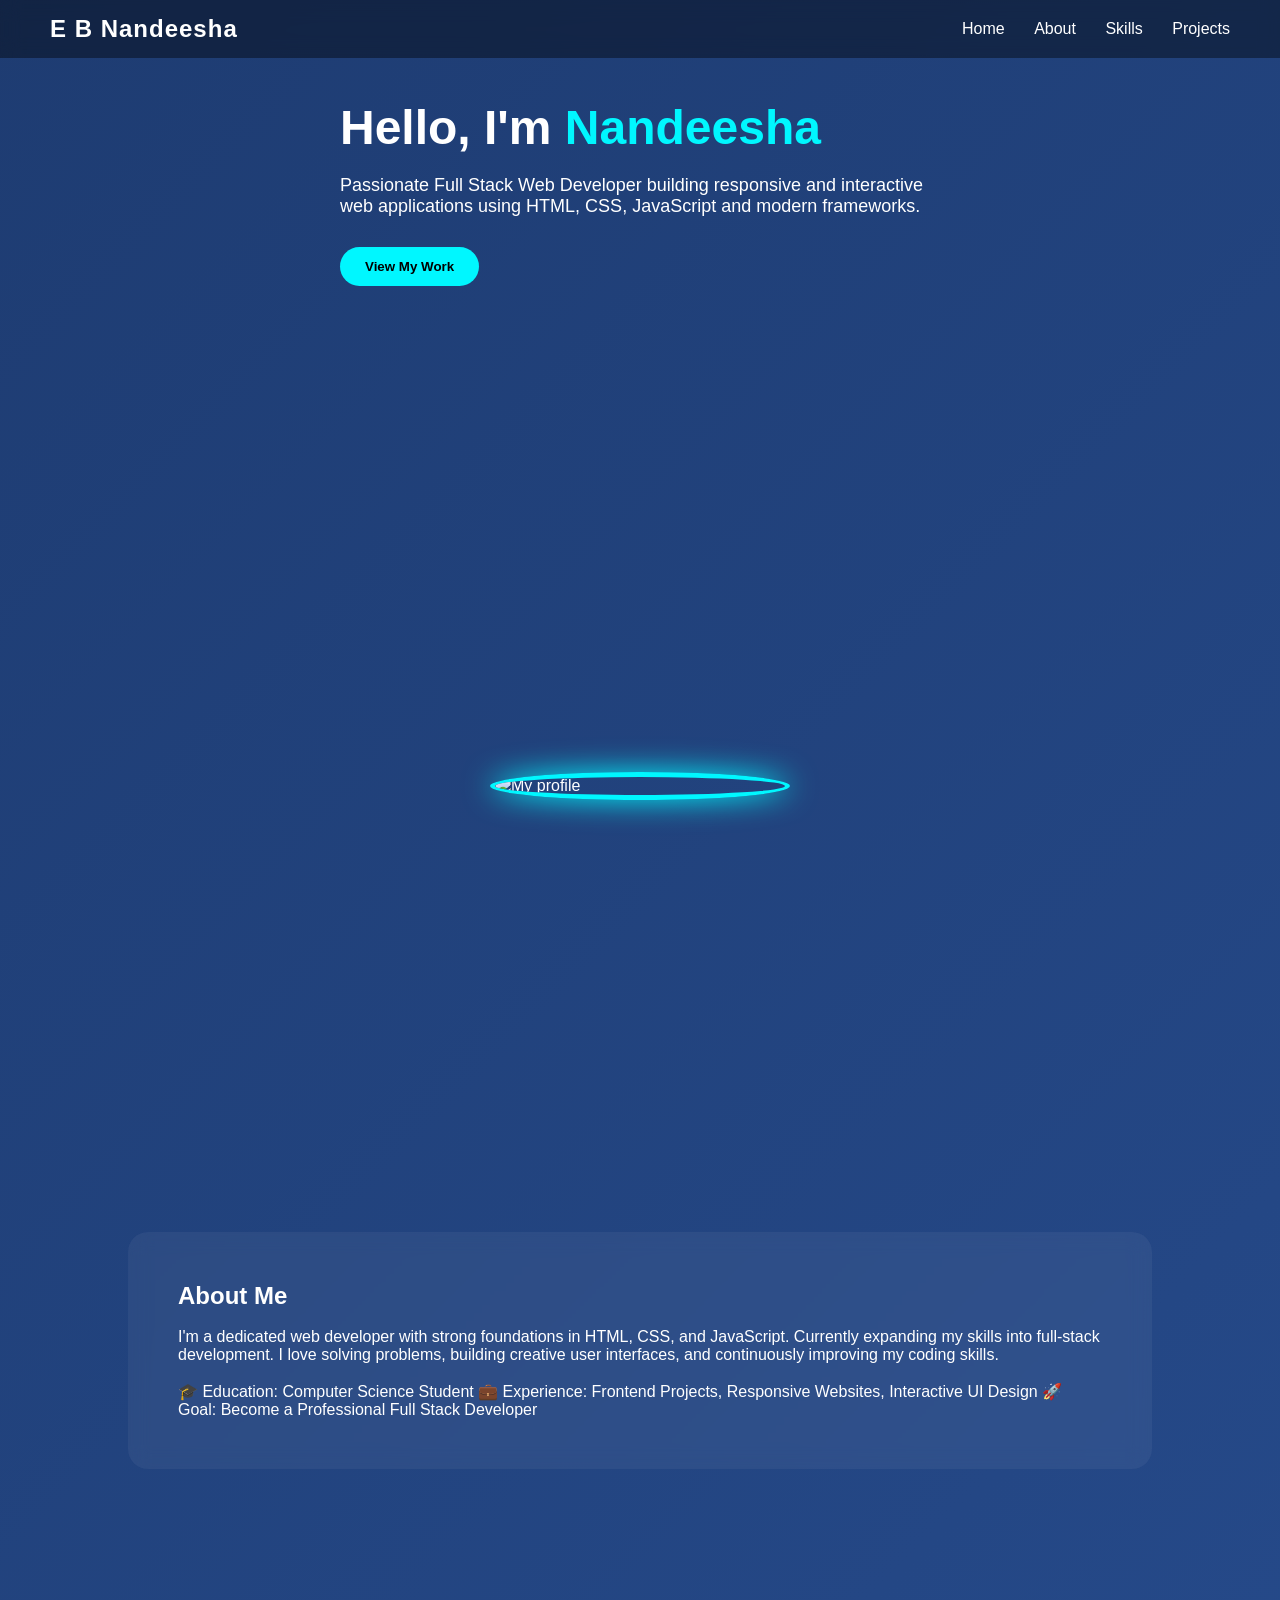
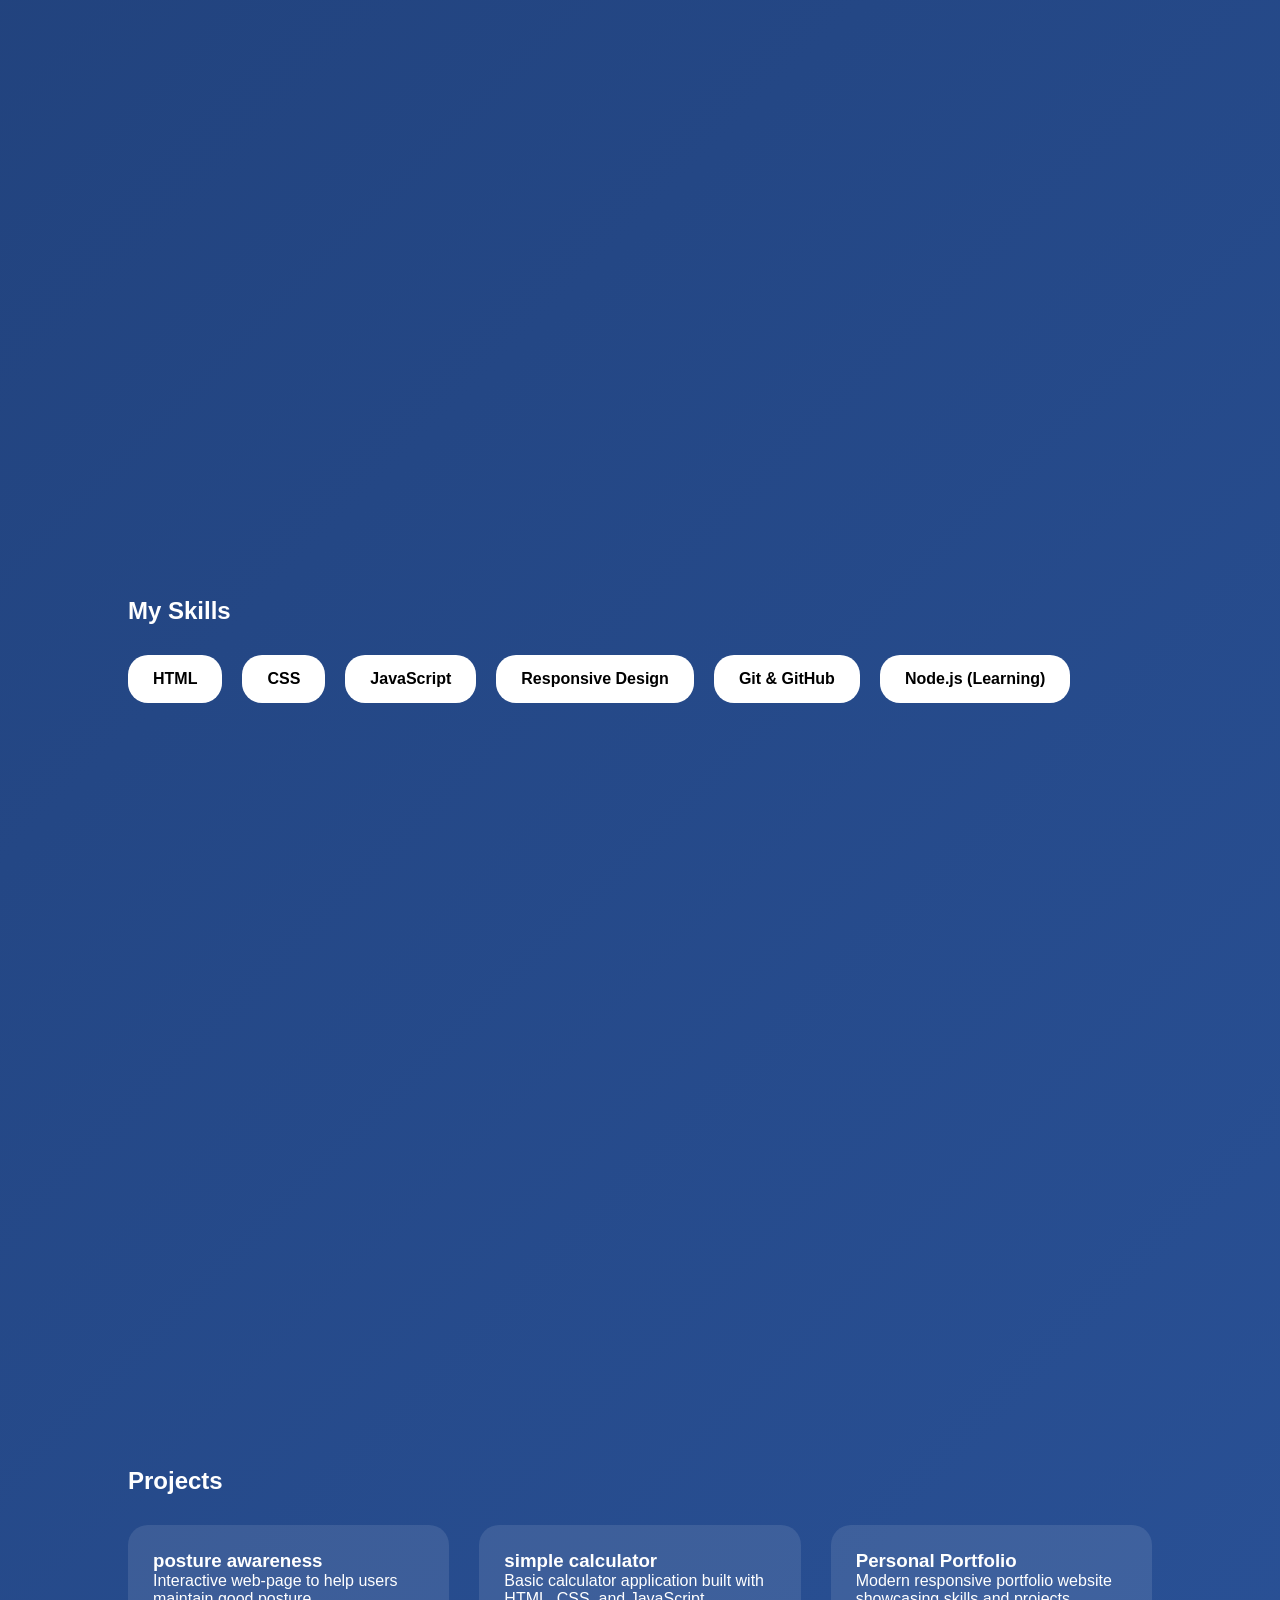
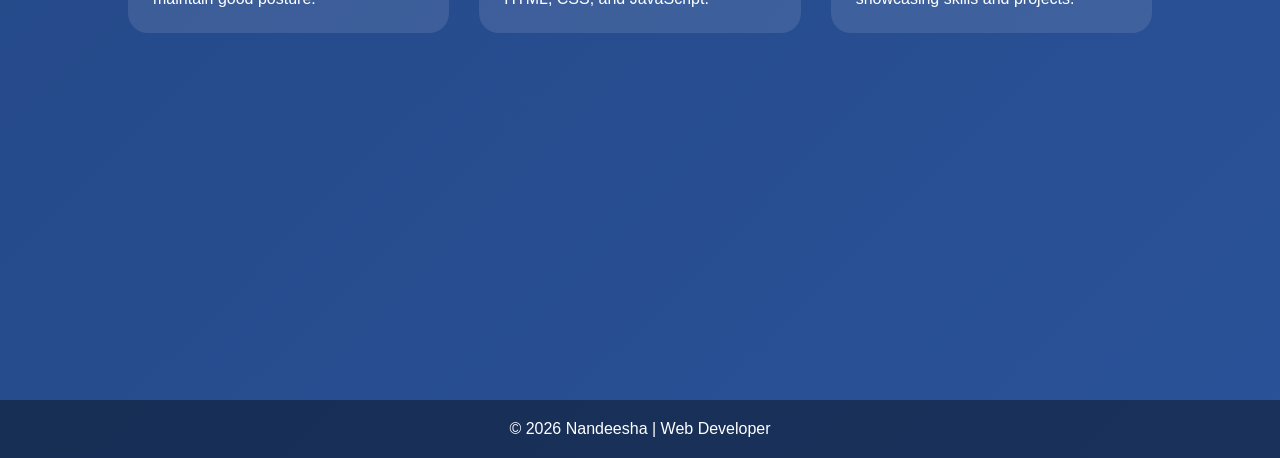
==== index.html @ 7c7c72e6 "Rename portfolio.html to index.html" ====
<!DOCTYPE html>
<html lang="en">
<head>
<meta charset="UTF-8">
<meta name="viewport" content="width=device-width, initial-scale=1.0">
<title>Nandeesha | Web Developer</title>

</head>
<link href="style.css" rel="stylesheet">
<body>

<header>
    <h2>E B Nandeesha</h2>
    <nav>
        <a href="#home">Home</a>
        <a href="#about">About</a>
        <a href="#skills">Skills</a>
        <a href="#projects">Projects</a>
    </nav>
</header>

<section class="hero" id="home">
    <div class="hero-text">
        <h1>Hello, I'm <span>Nandeesha</span></h1>
        <p>Passionate Full Stack Web Developer building responsive and interactive web applications using HTML, CSS, JavaScript and modern frameworks.</p>
        <button class="btn" onclick="scrollToSection('projects')">View My Work</button>
    </div>
    <img src="https://via.placeholder.com/300" alt="My profile">
</section>

<section id="about">
    <div class="about">
        <h2>About Me</h2>
        <br>
        <p>
        I'm a dedicated web developer with strong foundations in HTML, CSS, and JavaScript.
        Currently expanding my skills into full-stack development. I love solving problems,
        building creative user interfaces, and continuously improving my coding skills.
        </p>
        <br>
        <p>
        🎓 Education: Computer Science Student  
        💼 Experience: Frontend Projects, Responsive Websites, Interactive UI Design  
        🚀 Goal: Become a Professional Full Stack Developer
        </p>
    </div>
</section>

<section id="skills">
    <h2>My Skills</h2>
    <div class="skills-container">
        <div class="skill">HTML</div>
        <div class="skill">CSS</div>
        <div class="skill">JavaScript</div>
        <div class="skill">Responsive Design</div>
        <div class="skill">Git & GitHub</div>
        <div class="skill">Node.js (Learning)</div>
    </div>
</section>

<section id="projects">
    <h2>Projects</h2>
    <div class="projects">
        <div class="project-card">
            <h3>posture awareness</h3>
            <p>Interactive web-page to help users maintain good posture.</p>
        </div>
        <div class="project-card">
            <h3>simple calculator</h3>
            <p>Basic calculator application built with HTML, CSS, and JavaScript.</p>
        </div>
        <div class="project-card">
            <h3>Personal Portfolio</h3>
            <p>Modern responsive portfolio website showcasing skills and projects.</p>
        </div>
    </div>
</section>

<footer>
    <p>© 2026 Nandeesha | Web Developer</p>
</footer>

<script>
function scrollToSection(id){
    document.getElementById(id).scrollIntoView({behavior:"smooth"});
}
</script>

</body>
</html>
---- style.css ----
*{
    margin:0;
    padding:0;
    box-sizing:border-box;
    font-family:'Poppins', sans-serif;
}

body{
    background: linear-gradient(135deg, #1e3c72, #2a5298);
    color:white;
    scroll-behavior: smooth;
}

header{
    position: fixed;
    width:100%;
    top:0;
    left:0;
    background: rgba(0,0,0,0.4);
    backdrop-filter: blur(10px);
    padding:15px 50px;
    display:flex;
    justify-content: space-between;
    align-items:center;
    z-index:1000;
}

header h2{
    font-weight:700;
    letter-spacing:1px;
}

nav a{
    color:white;
    text-decoration:none;
    margin-left:25px;
    font-weight:500;
    transition:0.3s;
}

nav a:hover{
    color:#00f7ff;
}

section{
    padding:100px 10%;
    min-height:100vh;
    display:flex;
    flex-direction:column;
    justify-content:center;
}

.hero{
    display:flex;
    align-items:center;
    justify-content:space-between;
    flex-wrap:wrap;
}

.hero-text{
    max-width:600px;
}

.hero-text h1{
    font-size:48px;
    margin-bottom:20px;
}

.hero-text span{
    color:#00f7ff;
}

.hero-text p{
    margin-bottom:30px;
    font-size:18px;
}

.btn{
    padding:12px 25px;
    background:#00f7ff;
    color:#000;
    border:none;
    border-radius:30px;
    cursor:pointer;
    font-weight:600;
    transition:0.3s;
}

.btn:hover{
    background:white;
    transform:scale(1.05);
}

.hero img{
    width:300px;
    border-radius:50%;
    border:5px solid #00f7ff;
    box-shadow:0 0 30px #00f7ff;
}

.about{
    background: rgba(255,255,255,0.05);
    border-radius:20px;
    padding:50px;
    backdrop-filter: blur(10px);
}

.skills-container{
    display:flex;
    flex-wrap:wrap;
    gap:20px;
    margin-top:30px;
}

.skill{
    background:white;
    color:black;
    padding:15px 25px;
    border-radius:20px;
    font-weight:600;
    transition:0.3s;
}

.skill:hover{
    transform:translateY(-5px);
    background:#00f7ff;
}

/* Projects */
.projects{
    display:flex;
    gap:30px;
    flex-wrap:wrap;
    margin-top:30px;
}

.project-card{
    flex:1 1 300px;
    background: rgba(255,255,255,0.1);
    padding:25px;
    border-radius:20px;
    transition:0.3s;
}

.project-card:hover{
    transform:scale(1.05);
    background: rgba(255,255,255,0.2);
}

/* Footer */
footer{
    text-align:center;
    padding:20px;
    background: rgba(0,0,0,0.4);
}

@media(max-width:768px){
    .hero{
        flex-direction:column;
        text-align:center;
    }
    .hero img{
        margin-top:30px;
    }
}
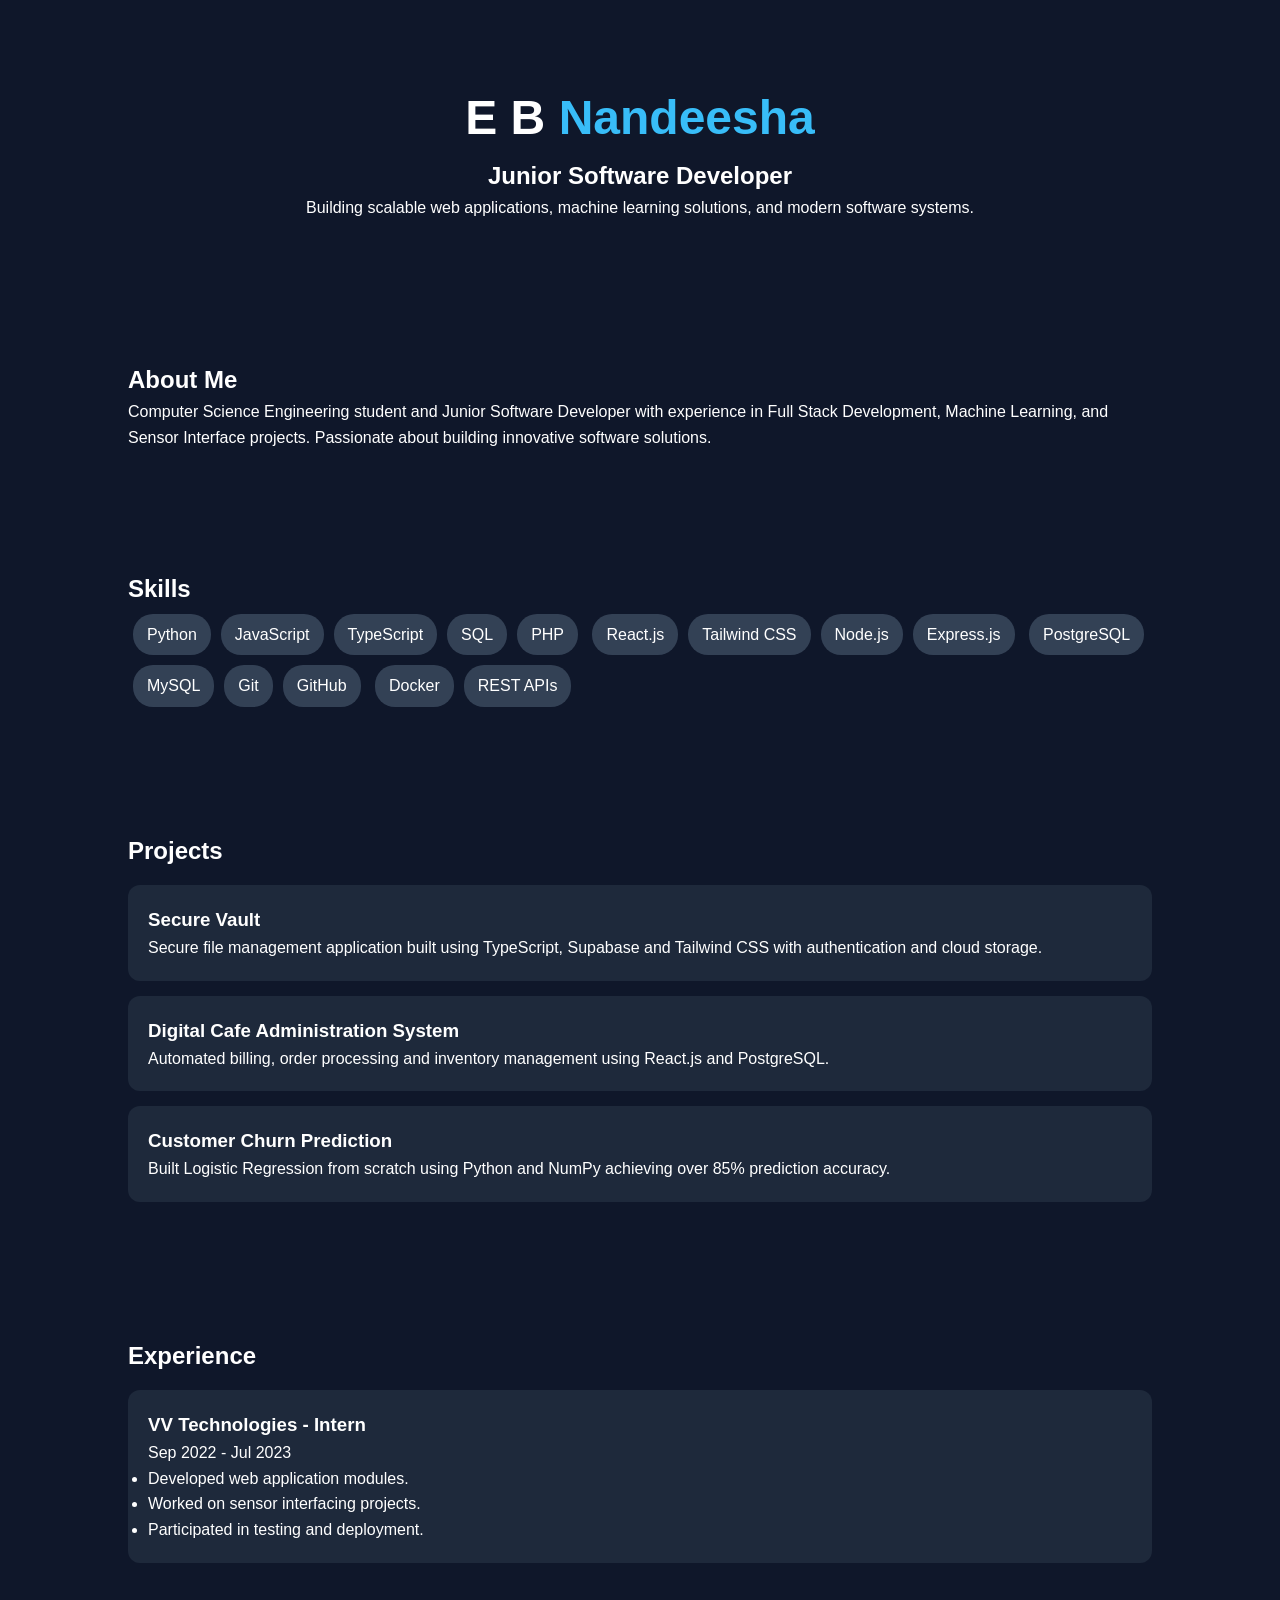
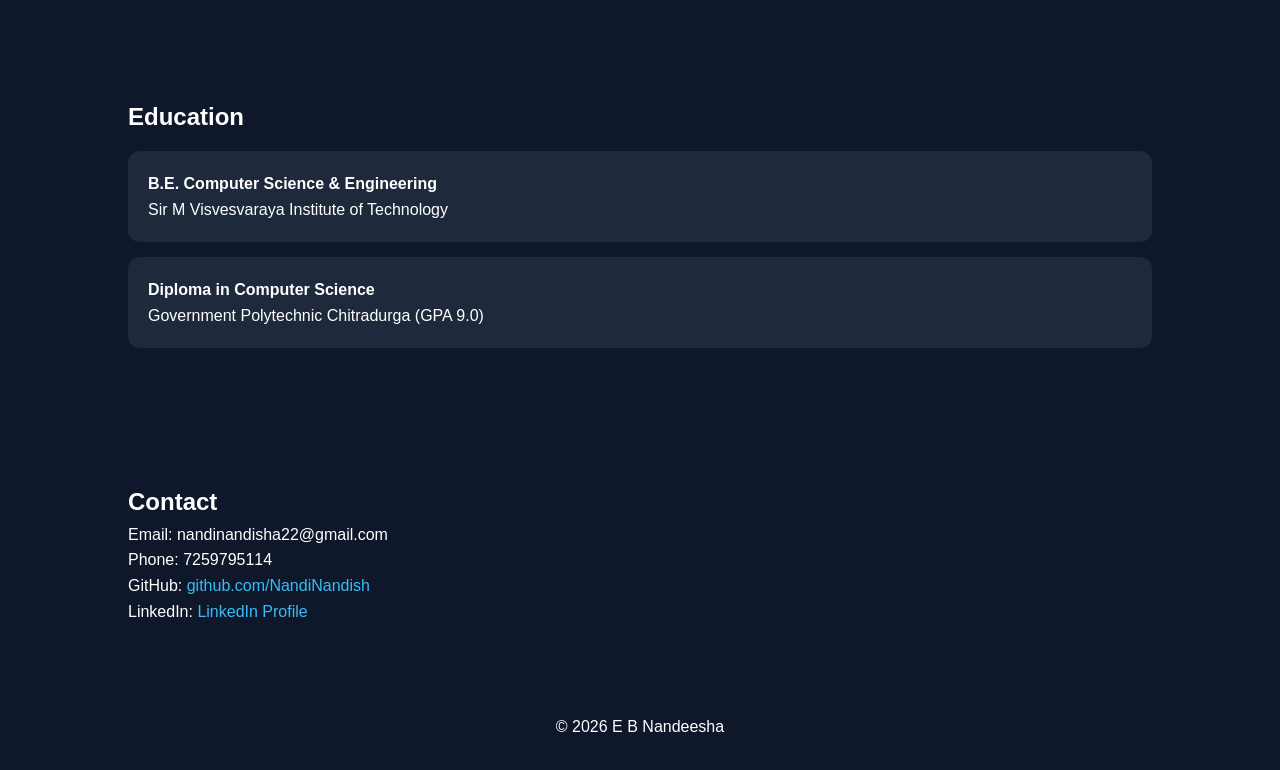
==== commit a48b8e9f: "Update portfolio details and styling in index.html" ====
--- a/index.html
+++ b/index.html
@@ -3,88 +3,100 @@
 <head>
 <meta charset="UTF-8">
 <meta name="viewport" content="width=device-width, initial-scale=1.0">
-<title>Nandeesha | Web Developer</title>
-
+<title>E B Nandeesha | Portfolio</title>
+<style>
+*{margin:0;padding:0;box-sizing:border-box;font-family:Arial,sans-serif}
+body{background:#0f172a;color:white;line-height:1.6}
+header{padding:80px 10%;text-align:center}
+h1{font-size:3rem}
+.highlight{color:#38bdf8}
+section{padding:60px 10%}
+.card{background:#1e293b;padding:20px;border-radius:12px;margin:15px 0}
+.skills span{display:inline-block;background:#334155;padding:8px 14px;margin:5px;border-radius:20px}
+a{color:#38bdf8;text-decoration:none}
+footer{text-align:center;padding:30px}
+</style>
 </head>
-<link href="style.css" rel="stylesheet">
 <body>
 
 <header>
-    <h2>E B Nandeesha</h2>
-    <nav>
-        <a href="#home">Home</a>
-        <a href="#about">About</a>
-        <a href="#skills">Skills</a>
-        <a href="#projects">Projects</a>
-    </nav>
+<h1>E B <span class="highlight">Nandeesha</span></h1>
+<h2>Junior Software Developer</h2>
+<p>Building scalable web applications, machine learning solutions, and modern software systems.</p>
 </header>
 
-<section class="hero" id="home">
-    <div class="hero-text">
-        <h1>Hello, I'm <span>Nandeesha</span></h1>
-        <p>Passionate Full Stack Web Developer building responsive and interactive web applications using HTML, CSS, JavaScript and modern frameworks.</p>
-        <button class="btn" onclick="scrollToSection('projects')">View My Work</button>
-    </div>
-    <img src="https://via.placeholder.com/300" alt="My profile">
+<section>
+<h2>About Me</h2>
+<p>
+Computer Science Engineering student and Junior Software Developer with experience in Full Stack Development,
+Machine Learning, and Sensor Interface projects. Passionate about building innovative software solutions.
+</p>
 </section>
 
-<section id="about">
-    <div class="about">
-        <h2>About Me</h2>
-        <br>
-        <p>
-        I'm a dedicated web developer with strong foundations in HTML, CSS, and JavaScript.
-        Currently expanding my skills into full-stack development. I love solving problems,
-        building creative user interfaces, and continuously improving my coding skills.
-        </p>
-        <br>
-        <p>
-        🎓 Education: Computer Science Student  
-        💼 Experience: Frontend Projects, Responsive Websites, Interactive UI Design  
-        🚀 Goal: Become a Professional Full Stack Developer
-        </p>
-    </div>
+<section>
+<h2>Skills</h2>
+<div class="skills">
+<span>Python</span><span>JavaScript</span><span>TypeScript</span><span>SQL</span><span>PHP</span>
+<span>React.js</span><span>Tailwind CSS</span><span>Node.js</span><span>Express.js</span>
+<span>PostgreSQL</span><span>MySQL</span><span>Git</span><span>GitHub</span>
+<span>Docker</span><span>REST APIs</span>
+</div>
 </section>
 
-<section id="skills">
-    <h2>My Skills</h2>
-    <div class="skills-container">
-        <div class="skill">HTML</div>
-        <div class="skill">CSS</div>
-        <div class="skill">JavaScript</div>
-        <div class="skill">Responsive Design</div>
-        <div class="skill">Git & GitHub</div>
-        <div class="skill">Node.js (Learning)</div>
-    </div>
+<section>
+<h2>Projects</h2>
+
+<div class="card">
+<h3>Secure Vault</h3>
+<p>Secure file management application built using TypeScript, Supabase and Tailwind CSS with authentication and cloud storage.</p>
+</div>
+
+<div class="card">
+<h3>Digital Cafe Administration System</h3>
+<p>Automated billing, order processing and inventory management using React.js and PostgreSQL.</p>
+</div>
+
+<div class="card">
+<h3>Customer Churn Prediction</h3>
+<p>Built Logistic Regression from scratch using Python and NumPy achieving over 85% prediction accuracy.</p>
+</div>
+
 </section>
 
-<section id="projects">
-    <h2>Projects</h2>
-    <div class="projects">
-        <div class="project-card">
-            <h3>posture awareness</h3>
-            <p>Interactive web-page to help users maintain good posture.</p>
-        </div>
-        <div class="project-card">
-            <h3>simple calculator</h3>
-            <p>Basic calculator application built with HTML, CSS, and JavaScript.</p>
-        </div>
-        <div class="project-card">
-            <h3>Personal Portfolio</h3>
-            <p>Modern responsive portfolio website showcasing skills and projects.</p>
-        </div>
-    </div>
+<section>
+<h2>Experience</h2>
+<div class="card">
+<h3>VV Technologies - Intern</h3>
+<p>Sep 2022 - Jul 2023</p>
+<ul>
+<li>Developed web application modules.</li>
+<li>Worked on sensor interfacing projects.</li>
+<li>Participated in testing and deployment.</li>
+</ul>
+</div>
+</section>
+
+<section>
+<h2>Education</h2>
+<div class="card">
+<p><b>B.E. Computer Science & Engineering</b><br>Sir M Visvesvaraya Institute of Technology</p>
+</div>
+<div class="card">
+<p><b>Diploma in Computer Science</b><br>Government Polytechnic Chitradurga (GPA 9.0)</p>
+</div>
+</section>
+
+<section>
+<h2>Contact</h2>
+<p>Email: nandinandisha22@gmail.com</p>
+<p>Phone: 7259795114</p>
+<p>GitHub: <a href="https://github.com/NandiNandish">github.com/NandiNandish</a></p>
+<p>LinkedIn: <a href="https://linkedin.com/in/e-b-nandeesha-36435831b">LinkedIn Profile</a></p>
 </section>
 
 <footer>
-    <p>© 2026 Nandeesha | Web Developer</p>
+<p>© 2026 E B Nandeesha</p>
 </footer>
-
-<script>
-function scrollToSection(id){
-    document.getElementById(id).scrollIntoView({behavior:"smooth"});
-}
-</script>
 
 </body>
 </html>
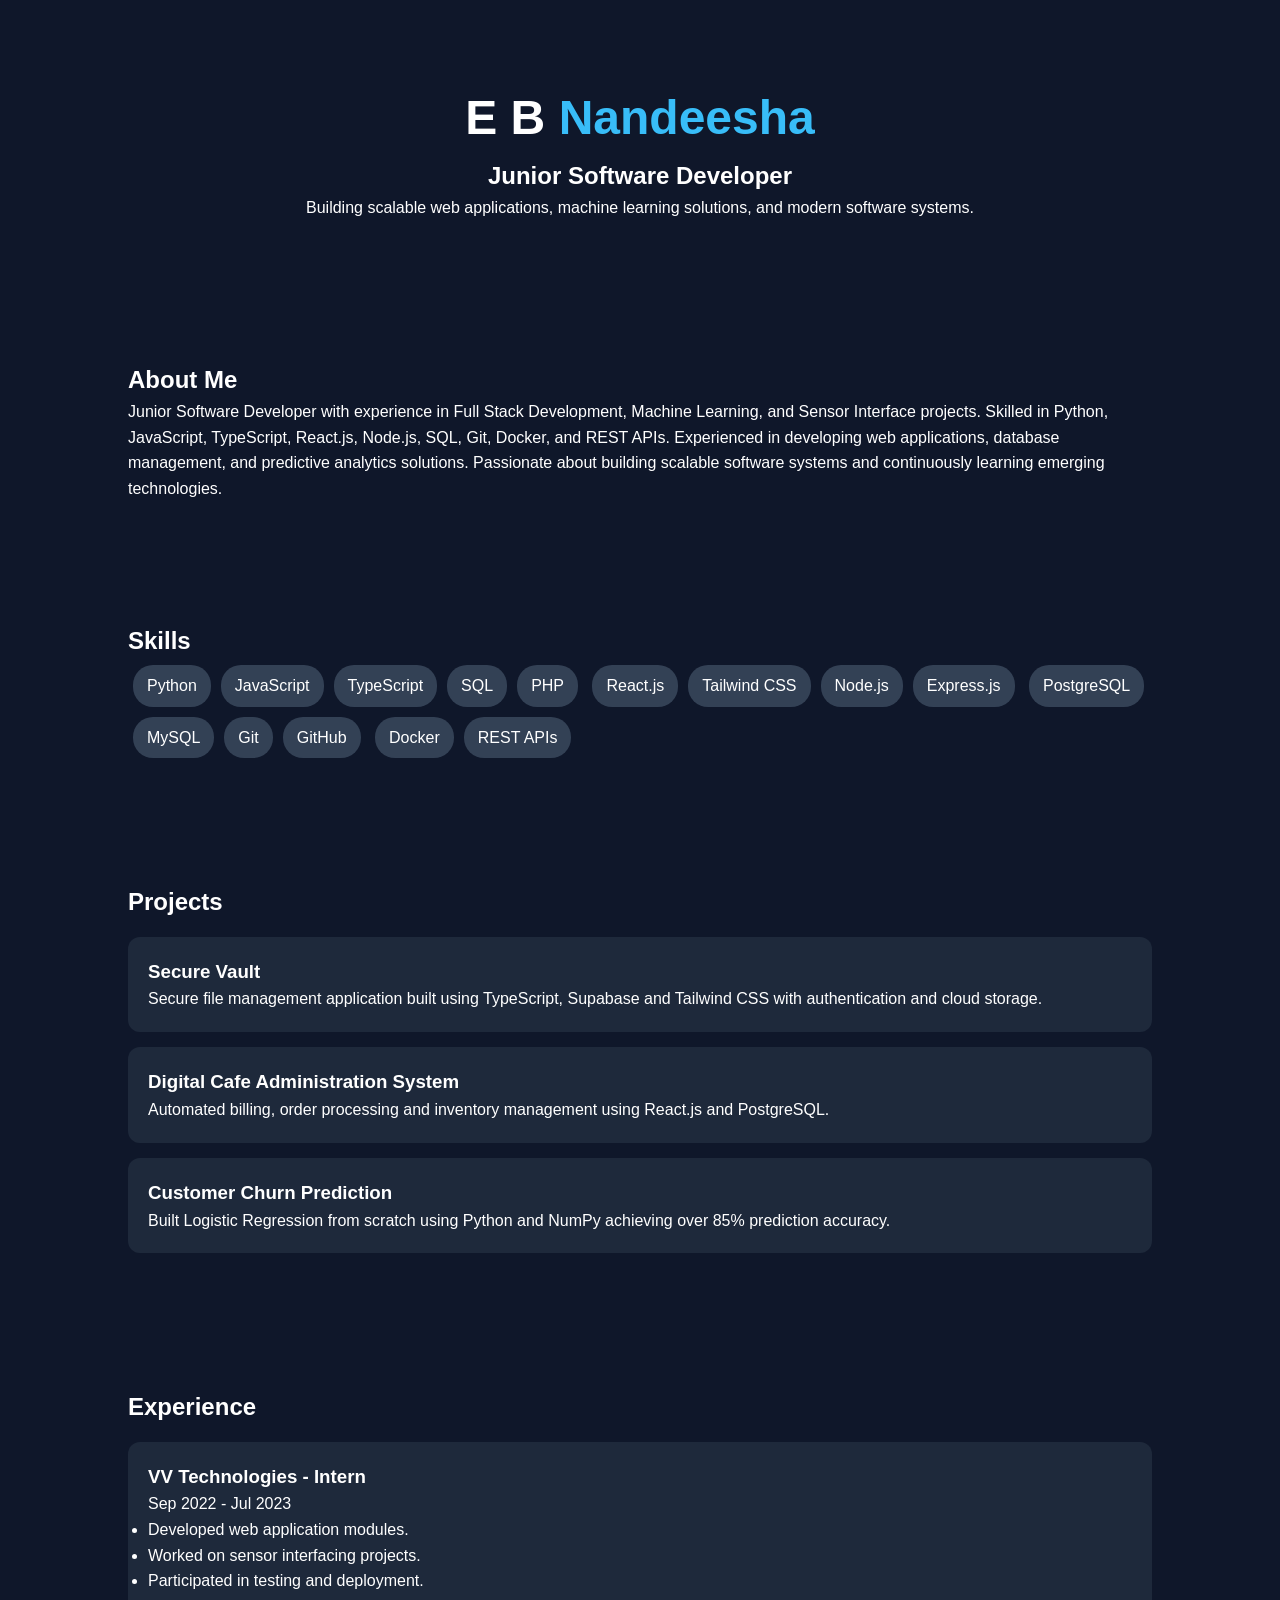
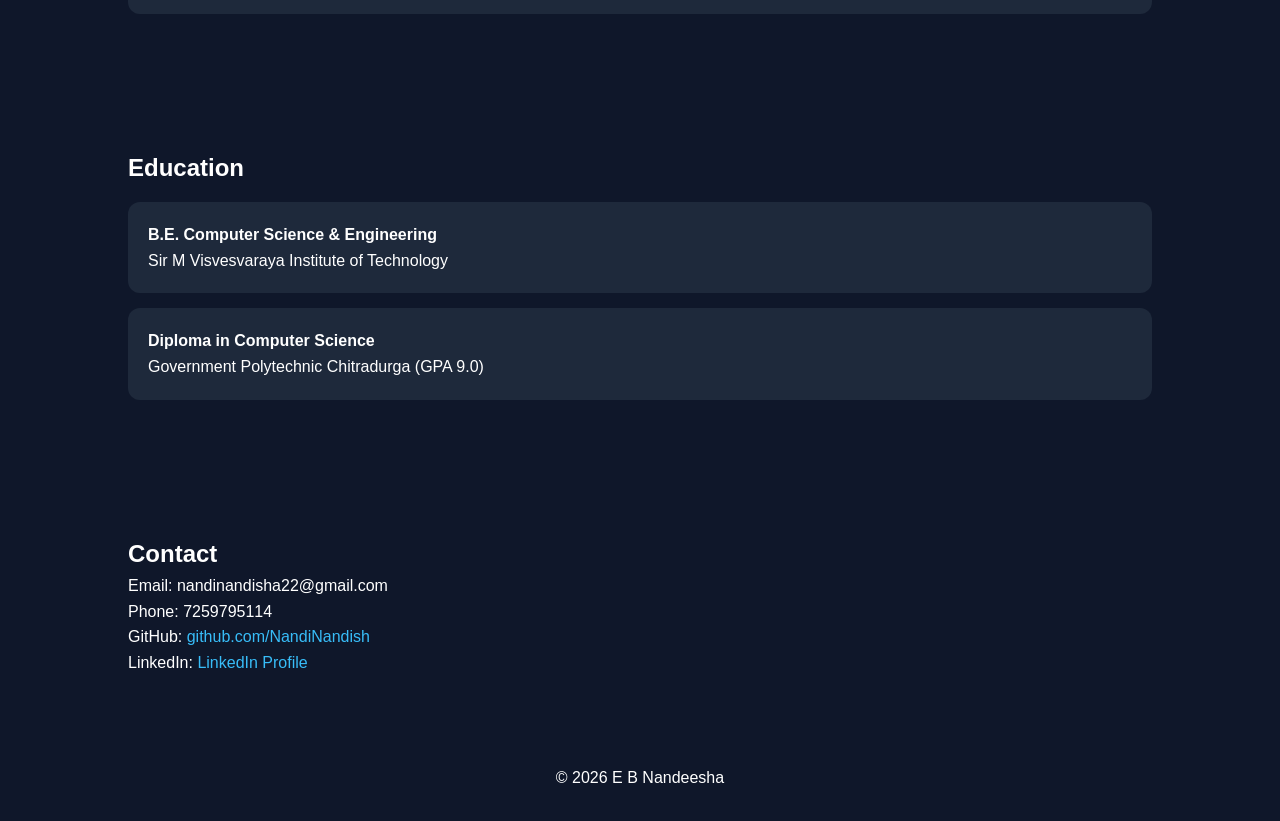
==== commit b226ed3d: "Enhance 'About Me' section with more details Expanded description to include additional skills and e" ====
--- a/index.html
+++ b/index.html
@@ -28,8 +28,11 @@
 <section>
 <h2>About Me</h2>
 <p>
-Computer Science Engineering student and Junior Software Developer with experience in Full Stack Development,
-Machine Learning, and Sensor Interface projects. Passionate about building innovative software solutions.
+Junior Software Developer with experience in Full Stack Development, Machine Learning, and 
+  Sensor Interface projects. Skilled in Python, JavaScript, TypeScript, React.js, Node.js, 
+  SQL, Git, Docker, and REST APIs. Experienced in developing web applications, database 
+  management, and predictive analytics solutions. Passionate about building scalable 
+  software systems and continuously learning emerging technologies.
 </p>
 </section>
 
